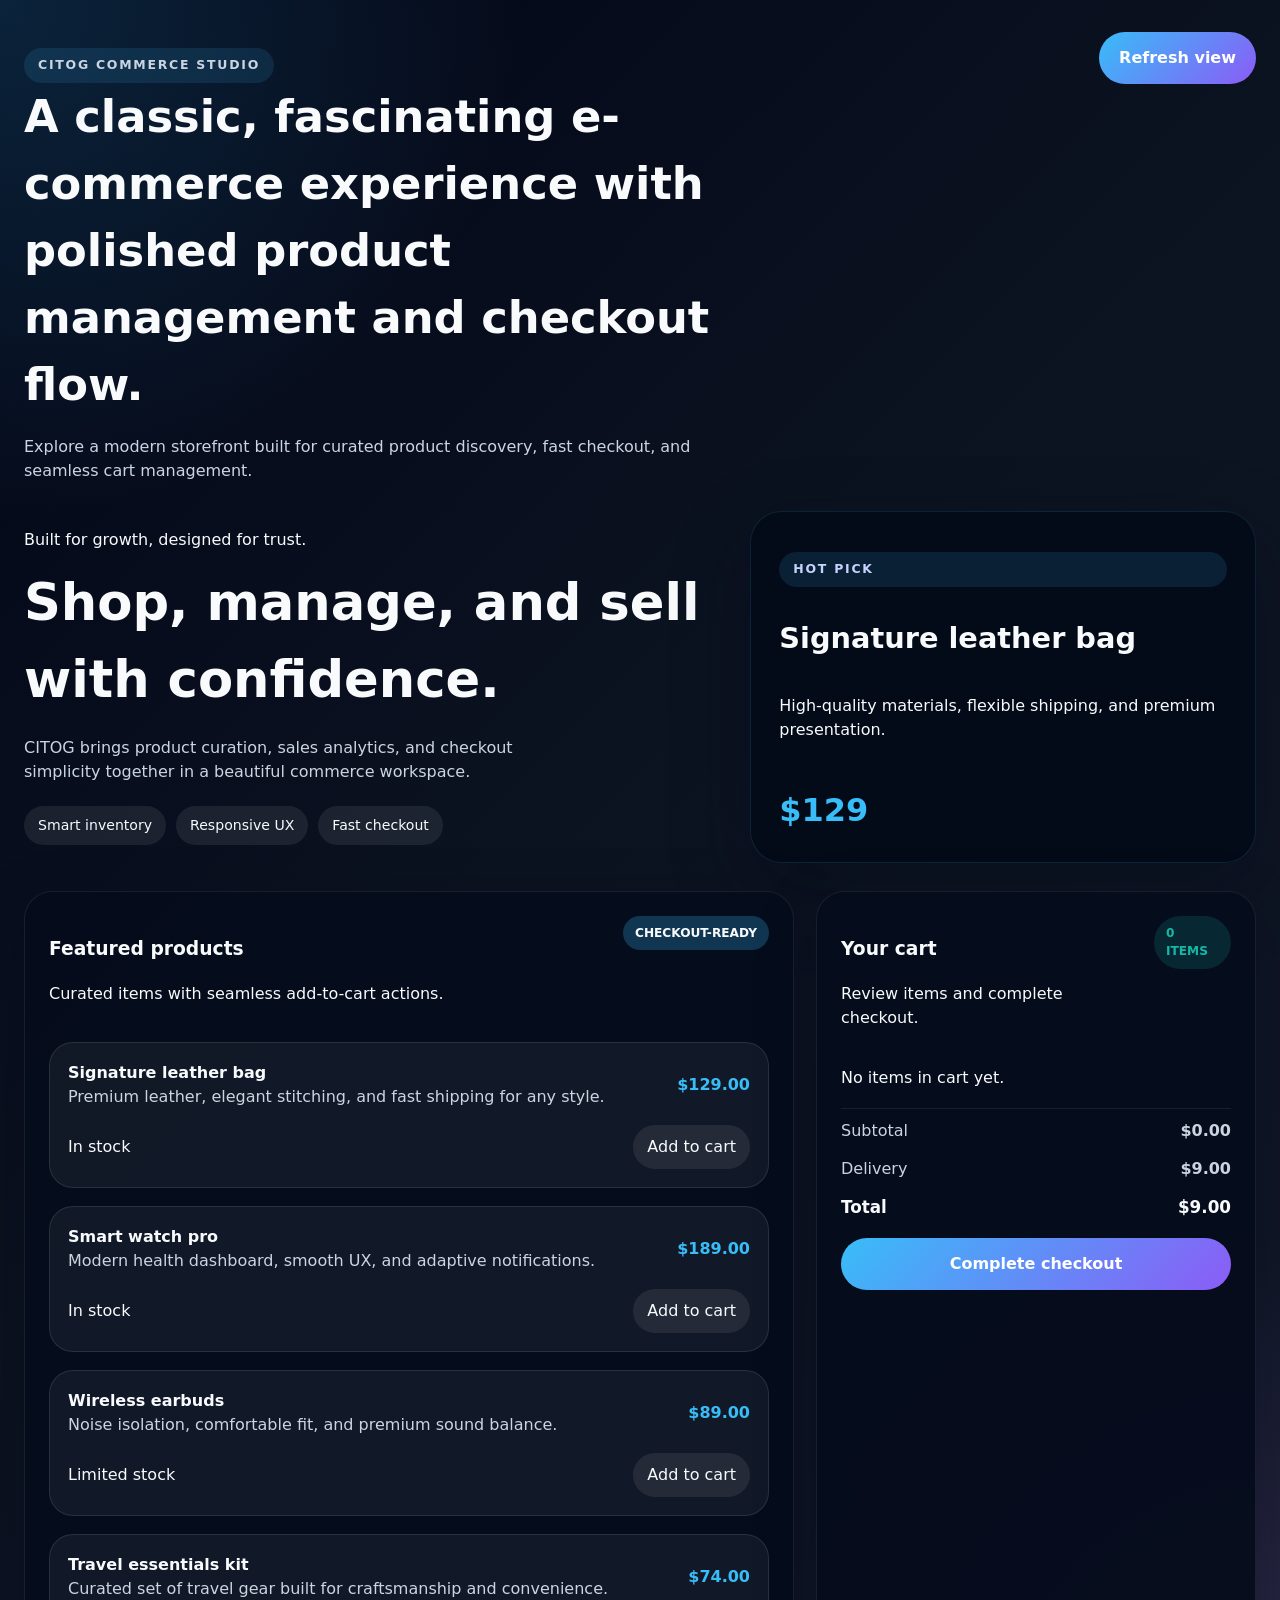
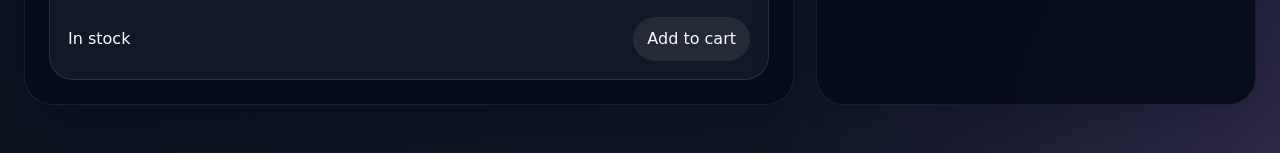
==== index.html @ 08d735a3 "Rename citog-ecommerce.html to index.html" ====
<!doctype html>
<html lang="en">
  <head>
    <meta charset="UTF-8" />
    <meta name="viewport" content="width=device-width, initial-scale=1.0" />
    <title>CITOG E-commerce Platform</title>
    <link rel="stylesheet" href="citog-ecommerce.css" />
  </head>
  <body>
    <div class="shop-shell">
      <header class="shop-header">
        <div>
          <p class="eyebrow">CITOG Commerce Studio</p>
          <h1>
            A classic, fascinating e-commerce experience with polished product
            management and checkout flow.
          </h1>
          <p>
            Explore a modern storefront built for curated product discovery,
            fast checkout, and seamless cart management.
          </p>
        </div>
        <div class="shop-controls">
          <button id="refresh-shop" class="primary-btn">Refresh view</button>
        </div>
      </header>

      <section class="shop-hero">
        <div class="hero-copy">
          <span class="hero-tag">Built for growth, designed for trust.</span>
          <h2>Shop, manage, and sell with confidence.</h2>
          <p>
            CITOG brings product curation, sales analytics, and checkout
            simplicity together in a beautiful commerce workspace.
          </p>
          <div class="hero-badges">
            <span>Smart inventory</span>
            <span>Responsive UX</span>
            <span>Fast checkout</span>
          </div>
        </div>
        <div class="hero-panel">
          <div class="hero-card">
            <p class="eyebrow">Hot pick</p>
            <h3>Signature leather bag</h3>
            <p>
              High-quality materials, flexible shipping, and premium
              presentation.
            </p>
            <strong>$129</strong>
          </div>
        </div>
      </section>

      <main class="shop-grid">
        <section class="products-panel panel">
          <div class="panel-header">
            <div>
              <h3>Featured products</h3>
              <p>Curated items with seamless add-to-cart actions.</p>
            </div>
            <span class="status-pill status-pill--strong">Checkout-ready</span>
          </div>
          <div id="products-list" class="products-list"></div>
        </section>

        <aside class="cart-panel panel">
          <div class="panel-header">
            <div>
              <h3>Your cart</h3>
              <p>Review items and complete checkout.</p>
            </div>
            <span id="cart-count" class="status-pill status-pill--online"
              >0 items</span
            >
          </div>

          <div id="cart-items" class="cart-items"></div>
          <div class="checkout-summary">
            <div class="summary-row">
              <span>Subtotal</span>
              <strong id="cart-subtotal">$0.00</strong>
            </div>
            <div class="summary-row">
              <span>Delivery</span>
              <strong>$9.00</strong>
            </div>
            <div class="summary-row total-row">
              <span>Total</span>
              <strong id="cart-total">$9.00</strong>
            </div>
            <button id="checkout-btn" class="primary-btn checkout-btn">
              Complete checkout
            </button>
          </div>
        </aside>
      </main>
    </div>

    <script src="citog-ecommerce.js"></script>
  </body>
</html>
---- citog-ecommerce.css ----
:root {
    font-family: Inter, 'Segoe UI', system-ui, sans-serif;
    color: #f8fafc;
    background: #020617;
    line-height: 1.5;
}

* {
    box-sizing: border-box;
}

html,
body {
    margin: 0;
    min-height: 100%;
    background: radial-gradient(circle at top left, rgba(56, 189, 248, 0.16), transparent 24%),
        radial-gradient(circle at bottom right, rgba(192, 132, 252, 0.16), transparent 24%),
        linear-gradient(135deg, #020617 0%, #0b1220 45%, #111827 100%);
}

body {
    color: #f8fafc;
}

button,
a {
    font: inherit;
}

button {
    border: none;
    cursor: pointer;
}

.shop-shell {
    width: min(1340px, 100%);
    margin: 0 auto;
    padding: 32px 24px 48px;
}

.shop-header {
    display: flex;
    justify-content: space-between;
    gap: 22px;
    align-items: flex-start;
    margin-bottom: 28px;
}

.eyebrow {
    display: inline-block;
    margin-bottom: 12px;
    padding: 8px 14px;
    border-radius: 999px;
    color: #c7d2fe;
    background: rgba(56, 189, 248, 0.12);
    text-transform: uppercase;
    letter-spacing: 0.14em;
    font-size: 0.78rem;
    font-weight: 700;
}

.shop-header h1 {
    margin: 0;
    font-size: clamp(2rem, 3.5vw, 3rem);
    max-width: 720px;
}

.shop-header p {
    margin: 16px 0 0;
    color: #cbd5e1;
    max-width: 680px;
}

.shop-controls {
    display: flex;
    flex-wrap: wrap;
    gap: 12px;
}

.primary-btn,
.secondary-btn {
    padding: 14px 20px;
    border-radius: 999px;
    font-weight: 700;
    transition: transform 180ms ease, background-color 180ms ease;
}

.primary-btn {
    color: #fff;
    background: linear-gradient(135deg, #38bdf8, #8b5cf6);
}

.secondary-btn {
    color: #f8fafc;
    background: rgba(255, 255, 255, 0.08);
    border: 1px solid rgba(255, 255, 255, 0.14);
}

.primary-btn:hover,
.secondary-btn:hover {
    transform: translateY(-2px);
}

.shop-hero {
    display: grid;
    grid-template-columns: 1.25fr 0.9fr;
    gap: 24px;
    align-items: center;
    margin-bottom: 28px;
}

.hero-copy h2 {
    margin: 12px 0 0;
    font-size: clamp(2.4rem, 4vw, 3.4rem);
}

.hero-copy p {
    margin: 18px 0 0;
    max-width: 560px;
    color: #cbd5e1;
}

.hero-badges {
    display: flex;
    flex-wrap: wrap;
    gap: 10px;
    margin-top: 22px;
}

.hero-badges span {
    padding: 9px 14px;
    border-radius: 999px;
    background: rgba(255, 255, 255, 0.08);
    color: #f8fafc;
    font-size: 0.88rem;
}

.hero-panel {
    padding: 28px;
    border-radius: 32px;
    background: rgba(4, 10, 24, 0.94);
    border: 1px solid rgba(56, 189, 248, 0.14);
    box-shadow: 0 28px 80px rgba(2, 6, 23, 0.26);
}

.hero-card {
    display: grid;
    gap: 18px;
}

.hero-card h3 {
    margin: 0;
    font-size: 1.8rem;
}

.hero-card strong {
    display: inline-block;
    font-size: 2rem;
    margin-top: 10px;
    color: #38bdf8;
}

.shop-grid {
    display: grid;
    grid-template-columns: 1.4fr 0.8fr;
    gap: 22px;
}

.panel {
    padding: 24px;
    border-radius: 28px;
    background: rgba(6, 12, 28, 0.94);
    border: 1px solid rgba(255, 255, 255, 0.08);
    box-shadow: 0 20px 64px rgba(2, 6, 23, 0.24);
}

.panel-header {
    display: flex;
    justify-content: space-between;
    gap: 18px;
    align-items: flex-start;
    margin-bottom: 20px;
}

.products-list,
.cart-items {
    display: grid;
    gap: 18px;
}

.product-card {
    display: grid;
    gap: 16px;
    padding: 18px;
    border-radius: 24px;
    background: rgba(255, 255, 255, 0.05);
    border: 1px solid rgba(255, 255, 255, 0.1);
}

.product-card h4 {
    margin: 0;
    color: #f8fafc;
}

.product-card p {
    margin: 0;
    color: #cbd5e1;
}

.product-line {
    display: flex;
    justify-content: space-between;
    gap: 12px;
    align-items: center;
}

.product-price {
    color: #38bdf8;
    font-weight: 700;
}

.product-actions {
    display: flex;
    gap: 10px;
    flex-wrap: wrap;
}

.product-actions button {
    padding: 10px 14px;
    border-radius: 999px;
    background: rgba(255, 255, 255, 0.08);
    color: #f8fafc;
}

.status-pill {
    padding: 8px 12px;
    border-radius: 999px;
    font-size: 0.76rem;
    font-weight: 700;
    text-transform: uppercase;
}

.status-pill--strong {
    color: #f8fafc;
    background: rgba(56, 189, 248, 0.24);
}

.status-pill--online {
    color: #14b8a6;
    background: rgba(20, 184, 166, 0.16);
}

.status-pill--warning {
    color: #f59e0b;
    background: rgba(253, 224, 71, 0.14);
}

.cart-items {
    margin-bottom: 18px;
}

.cart-item {
    display: grid;
    gap: 12px;
    padding: 16px;
    border-radius: 22px;
    background: rgba(255, 255, 255, 0.05);
    border: 1px solid rgba(255, 255, 255, 0.1);
}

.cart-item strong {
    color: #f8fafc;
}

.checkout-summary {
    display: grid;
    gap: 14px;
    padding-top: 10px;
    border-top: 1px solid rgba(255, 255, 255, 0.08);
}

.summary-row {
    display: flex;
    justify-content: space-between;
    gap: 12px;
    color: #cbd5e1;
}

.total-row {
    font-size: 1.05rem;
    color: #f8fafc;
    font-weight: 700;
}

.checkout-btn {
    width: 100%;
    margin-top: 4px;
}

@media (max-width: 1080px) {
    .shop-grid {
        grid-template-columns: 1fr;
    }
}

@media (max-width: 720px) {

    .shop-header,
    .shop-hero {
        grid-template-columns: 1fr;
    }

    .shop-header {
        flex-direction: column;
    }

    .shop-shell {
        padding: 24px 18px 42px;
    }
}
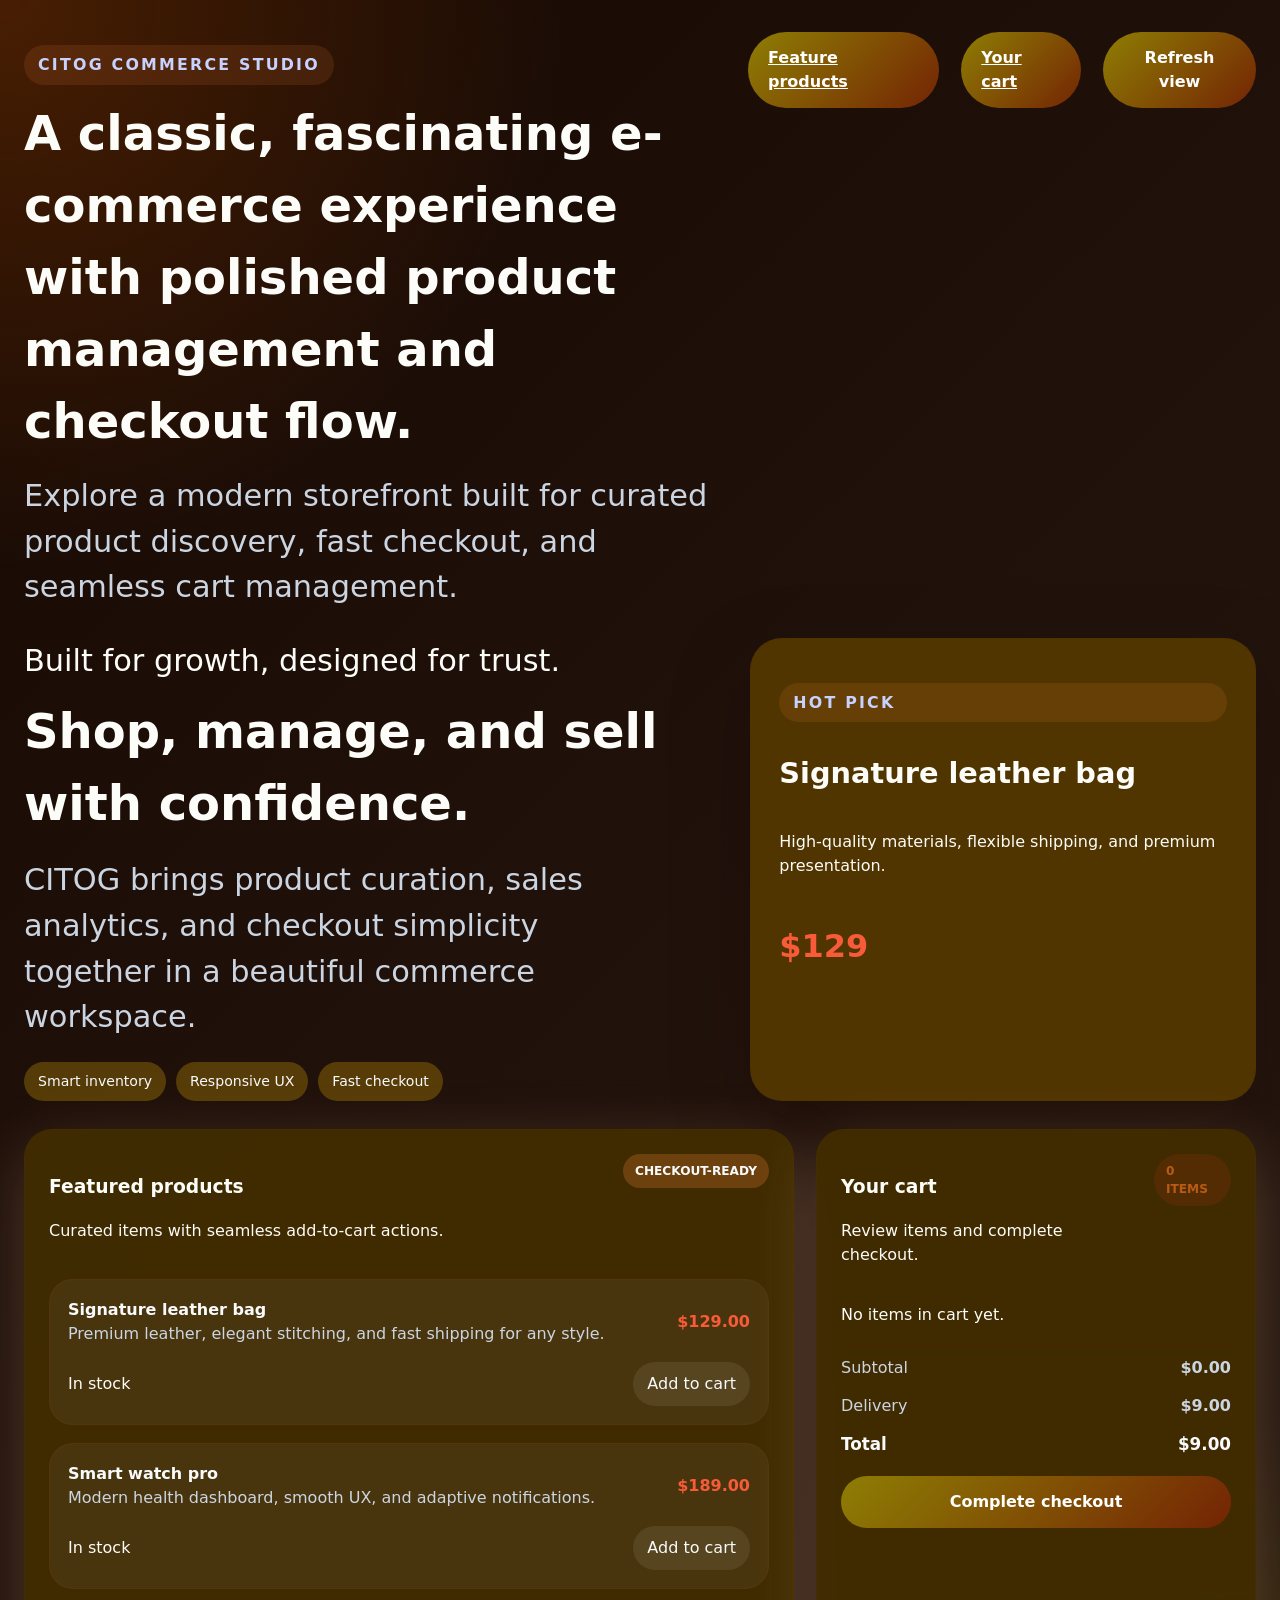
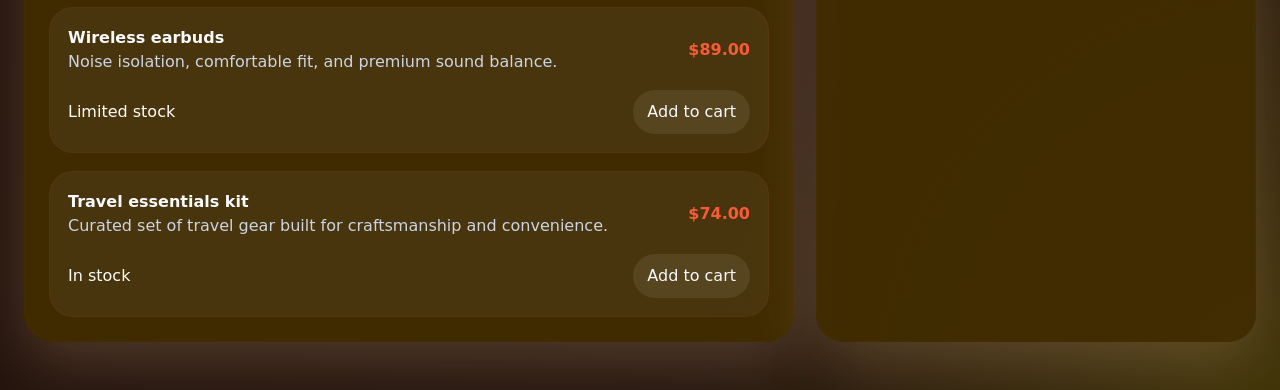
==== commit 08b31361: "my message" ====
--- a/index.html
+++ b/index.html
@@ -4,22 +4,24 @@
     <meta charset="UTF-8" />
     <meta name="viewport" content="width=device-width, initial-scale=1.0" />
     <title>CITOG E-commerce Platform</title>
-    <link rel="stylesheet" href="citog-ecommerce.css" />
+    <link rel="stylesheet" href="style.css" />
   </head>
   <body>
     <div class="shop-shell">
       <header class="shop-header">
         <div>
-          <p class="eyebrow">CITOG Commerce Studio</p>
-          <h1>
+          <h2 class="eyebrow">CITOG Commerce Studio</h2>
+          <h3>
             A classic, fascinating e-commerce experience with polished product
             management and checkout flow.
-          </h1>
+          </h3>
           <p>
             Explore a modern storefront built for curated product discovery,
             fast checkout, and seamless cart management.
           </p>
         </div>
+        <a href="#featured-product" class="primary-btn">Feature products</a>
+        <a href="#your-cart" class="primary-btn">Your cart</a>
         <div class="shop-controls">
           <button id="refresh-shop" class="primary-btn">Refresh view</button>
         </div>
@@ -28,7 +30,7 @@
       <section class="shop-hero">
         <div class="hero-copy">
           <span class="hero-tag">Built for growth, designed for trust.</span>
-          <h2>Shop, manage, and sell with confidence.</h2>
+          <h3>Shop, manage, and sell with confidence.</h3>
           <p>
             CITOG brings product curation, sales analytics, and checkout
             simplicity together in a beautiful commerce workspace.
@@ -55,7 +57,7 @@
       <main class="shop-grid">
         <section class="products-panel panel">
           <div class="panel-header">
-            <div>
+            <div id="featured-product">
               <h3>Featured products</h3>
               <p>Curated items with seamless add-to-cart actions.</p>
             </div>
@@ -66,7 +68,7 @@
 
         <aside class="cart-panel panel">
           <div class="panel-header">
-            <div>
+            <div id="your-cart">
               <h3>Your cart</h3>
               <p>Review items and complete checkout.</p>
             </div>
@@ -97,6 +99,6 @@
       </main>
     </div>
 
-    <script src="citog-ecommerce.js"></script>
+    <script src="index.js"></script>
   </body>
 </html>
--- a/style.css
+++ b/style.css
@@ -0,0 +1,335 @@
+:root {
+    font-family: Inter, 'Segoe UI', system-ui, sans-serif;
+    color: #f8fafc;
+    background: #040201;
+    line-height: 1.5;
+}
+
+span.hero-tag {
+    font-size: clamp(1.9rem,
+            2.0vw,
+            1.9rem);
+}
+
+* {
+    box-sizing: border-box;
+}
+
+html,
+body {
+    margin: 0;
+    min-height: 100%;
+    background: radial-gradient(circle at top left, rgba(88, 37, 3, 0.76), transparent 24%),
+        radial-gradient(circle at bottom right, rgba(77, 67, 4, 0.645), transparent 24%),
+        linear-gradient(135deg, #170902 0%, #20110b 45%, #271911 100%);
+}
+
+body {
+    color: #fcfcf8;
+
+}
+
+button,
+a {
+    font: inherit;
+}
+
+button {
+    border: none;
+    cursor: pointer;
+}
+
+.shop-shell {
+    width: min(1340px, 100%);
+    margin: 0 auto;
+    padding: 32px 24px 48px;
+}
+
+.shop-header {
+    display: flex;
+    justify-content: space-between;
+    gap: 22px;
+    align-items: flex-start;
+    margin-bottom: 28px;
+}
+
+
+.eyebrow {
+    display: inline-block;
+    margin-bottom: 12px;
+    padding: 8px 14px;
+    border-radius: 999px;
+    color: #c7d2fe;
+    background: rgba(248, 133, 56, 0.12);
+    text-transform: uppercase;
+    letter-spacing: 0.14em;
+    font-size: 0.99rem;
+    font-weight: 700;
+}
+
+.shop-header h3 {
+    margin: 0;
+    font-size: clamp(3rem, 3.5vw, 3rem);
+    max-width: 720px;
+
+}
+
+.shop-header p {
+    margin: 16px 0 0;
+    color: #cbd5e1;
+    max-width: 700px;
+    font-size: clamp(1.9rem, 2.0vw, 1.9rem);
+}
+
+.shop-controls {
+    display: flex;
+    flex-wrap: wrap;
+    gap: 12px;
+}
+
+.primary-btn,
+.secondary-btn {
+    padding: 14px 20px;
+    border-radius: 999px;
+    font-weight: 700;
+    transition: transform 180ms ease, background-color 180ms ease;
+}
+
+.primary-btn {
+    color: #fff;
+    background: linear-gradient(135deg, #8e7e04, #742404);
+}
+
+.secondary-btn {
+    color: #f8fafc;
+    background: rgba(159, 59, 1, 0.08);
+    border: 1px solid rgba(192, 92, 5, 0.762);
+}
+
+.primary-btn:hover,
+.secondary-btn:hover {
+    transform: translateY(-2px);
+}
+
+.shop-hero {
+    display: grid;
+    grid-template-columns: 1.25fr 0.9fr;
+    gap: 24px;
+    align-items: auto;
+    margin-bottom: 28px;
+}
+
+.hero-copy h3 {
+    margin: 12px 0 0;
+    font-size: clamp(3rem,
+            3.5vw,
+            3rem);
+}
+
+.hero-copy p {
+    margin: 18px 0 0;
+    max-width: 560px;
+    color: #cbd5e1;
+    font-size: clamp(1.9rem,
+            2.0vw,
+            1.9rem);
+}
+
+.hero-badges {
+    display: flex;
+    flex-wrap: wrap;
+    gap: 10px;
+    margin-top: 22px;
+}
+
+.hero-badges span {
+    padding: 9px 14px;
+    border-radius: 999px;
+    background: rgba(199, 151, 6, 0.325);
+    color: #f8fafc;
+    font-size: 0.88rem;
+}
+
+.hero-panel {
+    padding: 28px;
+    border-radius: 32px;
+    background: rgba(84, 56, 1, 0.94);
+    border: 1px solid rgba(65, 44, 3, 0.14);
+    box-shadow: 0 28px 80px rgba(23, 8, 2, 0.26);
+}
+
+.hero-card {
+    display: grid;
+    gap: 18px;
+}
+
+.hero-card h3 {
+    margin: 0;
+    font-size: 1.8rem;
+}
+
+.hero-card strong {
+    display: inline-block;
+    font-size: 2rem;
+    margin-top: 10px;
+    color: #f85b38;
+}
+
+.shop-grid {
+    display: grid;
+    grid-template-columns: 1.4fr 0.8fr;
+    gap: 22px;
+}
+
+.panel {
+    padding: 24px;
+    border-radius: 28px;
+    background: rgba(66, 45, 2, 0.94);
+    border: 1px solid rgba(109, 61, 2, 0.08);
+    box-shadow: 0 20px 64px rgba(239, 182, 142, 0.24);
+}
+
+.panel-header {
+    display: flex;
+    justify-content: space-between;
+    gap: 18px;
+    align-items: flex-start;
+    margin-bottom: 20px;
+}
+
+.products-list,
+.cart-items {
+    display: grid;
+    gap: 18px;
+}
+
+.product-card {
+    display: grid;
+    gap: 16px;
+    padding: 18px;
+    border-radius: 24px;
+    background: rgba(255, 255, 255, 0.05);
+    border: 1px solid rgba(189, 59, 3, 0.1);
+}
+
+.product-card h4 {
+    margin: 0;
+    color: #f8fafc;
+}
+
+.product-card p {
+    margin: 0;
+    color: #cbd5e1;
+}
+
+.product-line {
+    display: flex;
+    justify-content: space-between;
+    gap: 12px;
+    align-items: center;
+}
+
+.product-price {
+    color: #f85b38;
+    font-weight: 700;
+}
+
+.product-actions {
+    display: flex;
+    gap: 10px;
+    flex-wrap: wrap;
+}
+
+.product-actions button {
+    padding: 10px 14px;
+    border-radius: 999px;
+    background: rgba(255, 255, 255, 0.08);
+    color: #f8fafc;
+}
+
+.status-pill {
+    padding: 8px 12px;
+    border-radius: 999px;
+    font-size: 0.76rem;
+    font-weight: 700;
+    text-transform: uppercase;
+}
+
+.status-pill--strong {
+    color: #f8fafc;
+    background: rgba(248, 133, 56, 0.24);
+}
+
+.status-pill--online {
+    color: #b85b14;
+    background: rgba(184, 53, 20, 0.16);
+}
+
+.status-pill--warning {
+    color: #f5420b;
+    background: rgba(253, 147, 71, 0.14);
+}
+
+.cart-items {
+    margin-bottom: 18px;
+}
+
+.cart-item {
+    display: grid;
+    gap: 12px;
+    padding: 16px;
+    border-radius: 22px;
+    background: rgba(224, 4, 4, 0.05);
+    border: 1px solid rgba(251, 12, 12, 0.1);
+}
+
+.cart-item strong {
+    color: #60410c;
+}
+
+.checkout-summary {
+    display: grid;
+    gap: 14px;
+    padding-top: 10px;
+    border-top: 1px solid rgba(119, 5, 5, 0.196);
+}
+
+.summary-row {
+    display: flex;
+    justify-content: space-between;
+    gap: 12px;
+    color: #cbd5e1;
+}
+
+.total-row {
+    font-size: 1.05rem;
+    color: #f8fafc;
+    font-weight: 700;
+}
+
+.checkout-btn {
+    width: 100%;
+    margin-top: 4px;
+}
+
+@media (max-width: 1080px) {
+    .shop-grid {
+        grid-template-columns: 1fr;
+    }
+}
+
+@media (max-width: 720px) {
+
+    .shop-header,
+    .shop-hero {
+        grid-template-columns: 1fr;
+    }
+
+    .shop-header {
+        flex-direction: column;
+    }
+
+    .shop-shell {
+        padding: 24px 18px 42px;
+    }
+}
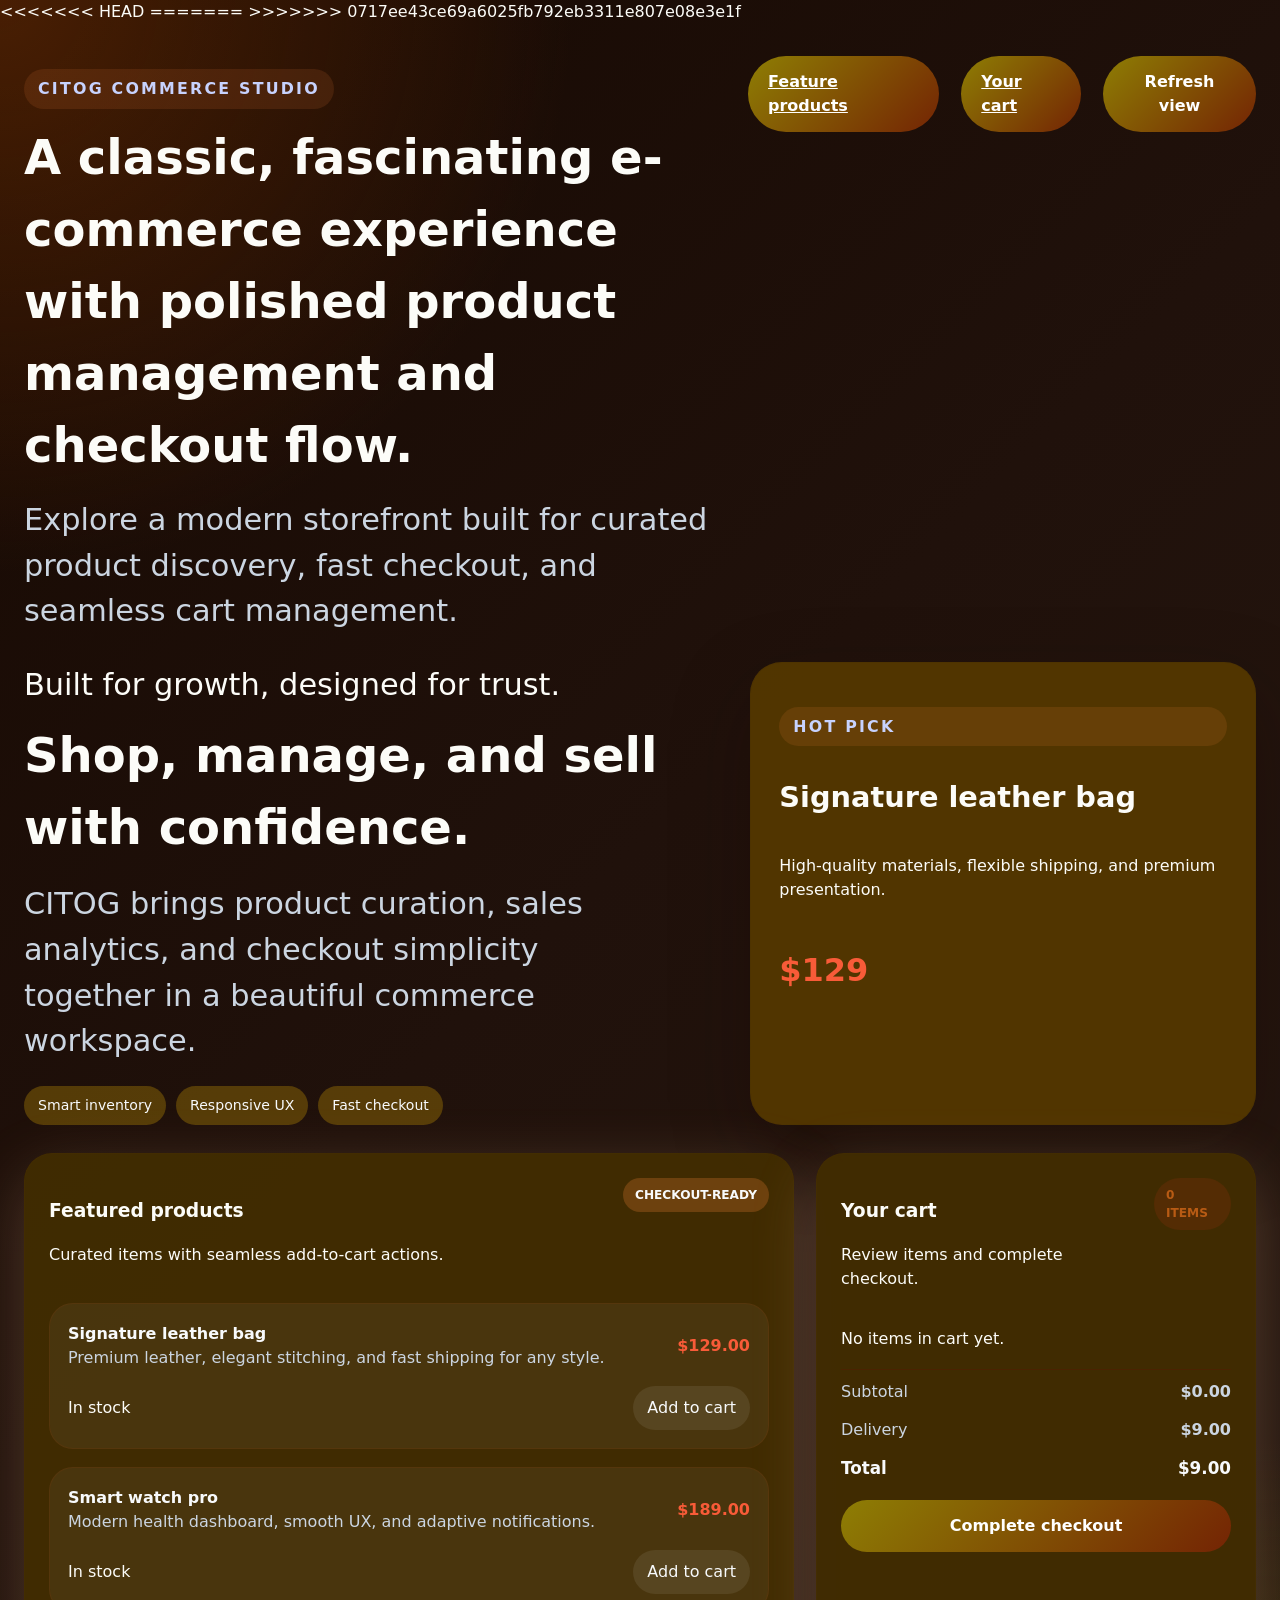
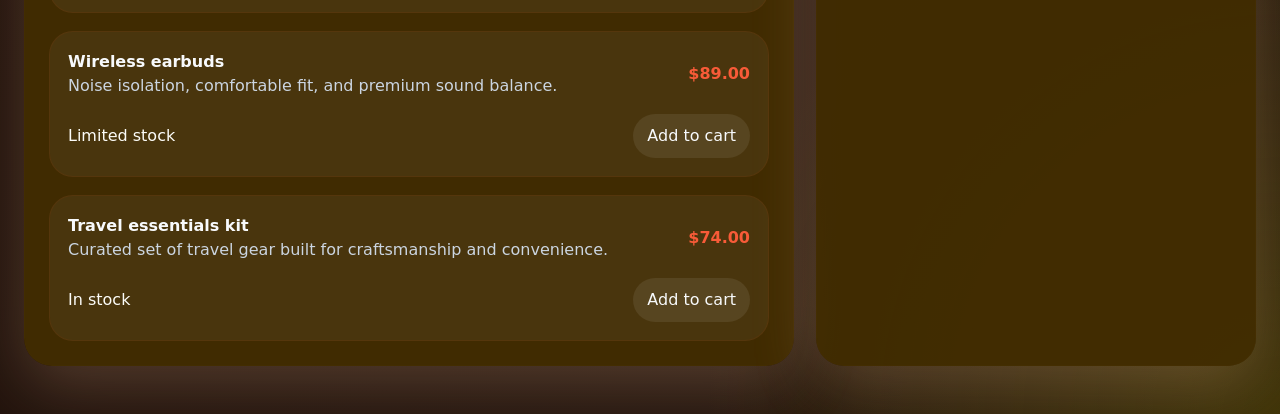
==== commit 4f7b9ff1: "new" ====
--- a/index.html
+++ b/index.html
@@ -4,7 +4,11 @@
     <meta charset="UTF-8" />
     <meta name="viewport" content="width=device-width, initial-scale=1.0" />
     <title>CITOG E-commerce Platform</title>
+<<<<<<< HEAD
     <link rel="stylesheet" href="style.css" />
+=======
+    <link rel="stylesheet" href="styles.css" />
+>>>>>>> 0717ee43ce69a6025fb792eb3311e807e08e3e1f
   </head>
   <body>
     <div class="shop-shell">
--- a/styles.css
+++ b/styles.css
@@ -0,0 +1,335 @@
+:root {
+    font-family: Inter, 'Segoe UI', system-ui, sans-serif;
+    color: #f8fafc;
+    background: #040201;
+    line-height: 1.5;
+}
+
+span.hero-tag {
+    font-size: clamp(1.9rem,
+            2.0vw,
+            1.9rem);
+}
+
+* {
+    box-sizing: border-box;
+}
+
+html,
+body {
+    margin: 0;
+    min-height: 100%;
+    background: radial-gradient(circle at top left, rgba(88, 37, 3, 0.76), transparent 24%),
+        radial-gradient(circle at bottom right, rgba(77, 67, 4, 0.645), transparent 24%),
+        linear-gradient(135deg, #170902 0%, #20110b 45%, #271911 100%);
+}
+
+body {
+    color: #fcfcf8;
+
+}
+
+button,
+a {
+    font: inherit;
+}
+
+button {
+    border: none;
+    cursor: pointer;
+}
+
+.shop-shell {
+    width: min(1340px, 100%);
+    margin: 0 auto;
+    padding: 32px 24px 48px;
+}
+
+.shop-header {
+    display: flex;
+    justify-content: space-between;
+    gap: 22px;
+    align-items: flex-start;
+    margin-bottom: 28px;
+}
+
+
+.eyebrow {
+    display: inline-block;
+    margin-bottom: 12px;
+    padding: 8px 14px;
+    border-radius: 999px;
+    color: #c7d2fe;
+    background: rgba(248, 133, 56, 0.12);
+    text-transform: uppercase;
+    letter-spacing: 0.14em;
+    font-size: 0.99rem;
+    font-weight: 700;
+}
+
+.shop-header h3 {
+    margin: 0;
+    font-size: clamp(3rem, 3.5vw, 3rem);
+    max-width: 720px;
+
+}
+
+.shop-header p {
+    margin: 16px 0 0;
+    color: #cbd5e1;
+    max-width: 700px;
+    font-size: clamp(1.9rem, 2.0vw, 1.9rem);
+}
+
+.shop-controls {
+    display: flex;
+    flex-wrap: wrap;
+    gap: 12px;
+}
+
+.primary-btn,
+.secondary-btn {
+    padding: 14px 20px;
+    border-radius: 999px;
+    font-weight: 700;
+    transition: transform 180ms ease, background-color 180ms ease;
+}
+
+.primary-btn {
+    color: #fff;
+    background: linear-gradient(135deg, #8e7e04, #742404);
+}
+
+.secondary-btn {
+    color: #f8fafc;
+    background: rgba(159, 59, 1, 0.08);
+    border: 1px solid rgba(192, 92, 5, 0.762);
+}
+
+.primary-btn:hover,
+.secondary-btn:hover {
+    transform: translateY(-2px);
+}
+
+.shop-hero {
+    display: grid;
+    grid-template-columns: 1.25fr 0.9fr;
+    gap: 24px;
+    align-items: auto;
+    margin-bottom: 28px;
+}
+
+.hero-copy h3 {
+    margin: 12px 0 0;
+    font-size: clamp(3rem,
+            3.5vw,
+            3rem);
+}
+
+.hero-copy p {
+    margin: 18px 0 0;
+    max-width: 560px;
+    color: #cbd5e1;
+    font-size: clamp(1.9rem,
+            2.0vw,
+            1.9rem);
+}
+
+.hero-badges {
+    display: flex;
+    flex-wrap: wrap;
+    gap: 10px;
+    margin-top: 22px;
+}
+
+.hero-badges span {
+    padding: 9px 14px;
+    border-radius: 999px;
+    background: rgba(199, 151, 6, 0.325);
+    color: #f8fafc;
+    font-size: 0.88rem;
+}
+
+.hero-panel {
+    padding: 28px;
+    border-radius: 32px;
+    background: rgba(84, 56, 1, 0.94);
+    border: 1px solid rgba(65, 44, 3, 0.14);
+    box-shadow: 0 28px 80px rgba(23, 8, 2, 0.26);
+}
+
+.hero-card {
+    display: grid;
+    gap: 18px;
+}
+
+.hero-card h3 {
+    margin: 0;
+    font-size: 1.8rem;
+}
+
+.hero-card strong {
+    display: inline-block;
+    font-size: 2rem;
+    margin-top: 10px;
+    color: #f85b38;
+}
+
+.shop-grid {
+    display: grid;
+    grid-template-columns: 1.4fr 0.8fr;
+    gap: 22px;
+}
+
+.panel {
+    padding: 24px;
+    border-radius: 28px;
+    background: rgba(66, 45, 2, 0.94);
+    border: 1px solid rgba(109, 61, 2, 0.08);
+    box-shadow: 0 20px 64px rgba(239, 182, 142, 0.24);
+}
+
+.panel-header {
+    display: flex;
+    justify-content: space-between;
+    gap: 18px;
+    align-items: flex-start;
+    margin-bottom: 20px;
+}
+
+.products-list,
+.cart-items {
+    display: grid;
+    gap: 18px;
+}
+
+.product-card {
+    display: grid;
+    gap: 16px;
+    padding: 18px;
+    border-radius: 24px;
+    background: rgba(255, 255, 255, 0.05);
+    border: 1px solid rgba(189, 59, 3, 0.1);
+}
+
+.product-card h4 {
+    margin: 0;
+    color: #f8fafc;
+}
+
+.product-card p {
+    margin: 0;
+    color: #cbd5e1;
+}
+
+.product-line {
+    display: flex;
+    justify-content: space-between;
+    gap: 12px;
+    align-items: center;
+}
+
+.product-price {
+    color: #f85b38;
+    font-weight: 700;
+}
+
+.product-actions {
+    display: flex;
+    gap: 10px;
+    flex-wrap: wrap;
+}
+
+.product-actions button {
+    padding: 10px 14px;
+    border-radius: 999px;
+    background: rgba(255, 255, 255, 0.08);
+    color: #f8fafc;
+}
+
+.status-pill {
+    padding: 8px 12px;
+    border-radius: 999px;
+    font-size: 0.76rem;
+    font-weight: 700;
+    text-transform: uppercase;
+}
+
+.status-pill--strong {
+    color: #f8fafc;
+    background: rgba(248, 133, 56, 0.24);
+}
+
+.status-pill--online {
+    color: #b85b14;
+    background: rgba(184, 53, 20, 0.16);
+}
+
+.status-pill--warning {
+    color: #f5420b;
+    background: rgba(253, 147, 71, 0.14);
+}
+
+.cart-items {
+    margin-bottom: 18px;
+}
+
+.cart-item {
+    display: grid;
+    gap: 12px;
+    padding: 16px;
+    border-radius: 22px;
+    background: rgba(224, 4, 4, 0.05);
+    border: 1px solid rgba(251, 12, 12, 0.1);
+}
+
+.cart-item strong {
+    color: #60410c;
+}
+
+.checkout-summary {
+    display: grid;
+    gap: 14px;
+    padding-top: 10px;
+    border-top: 1px solid rgba(119, 5, 5, 0.196);
+}
+
+.summary-row {
+    display: flex;
+    justify-content: space-between;
+    gap: 12px;
+    color: #cbd5e1;
+}
+
+.total-row {
+    font-size: 1.05rem;
+    color: #f8fafc;
+    font-weight: 700;
+}
+
+.checkout-btn {
+    width: 100%;
+    margin-top: 4px;
+}
+
+@media (max-width: 1080px) {
+    .shop-grid {
+        grid-template-columns: 1fr;
+    }
+}
+
+@media (max-width: 720px) {
+
+    .shop-header,
+    .shop-hero {
+        grid-template-columns: 1fr;
+    }
+
+    .shop-header {
+        flex-direction: column;
+    }
+
+    .shop-shell {
+        padding: 24px 18px 42px;
+    }
+}
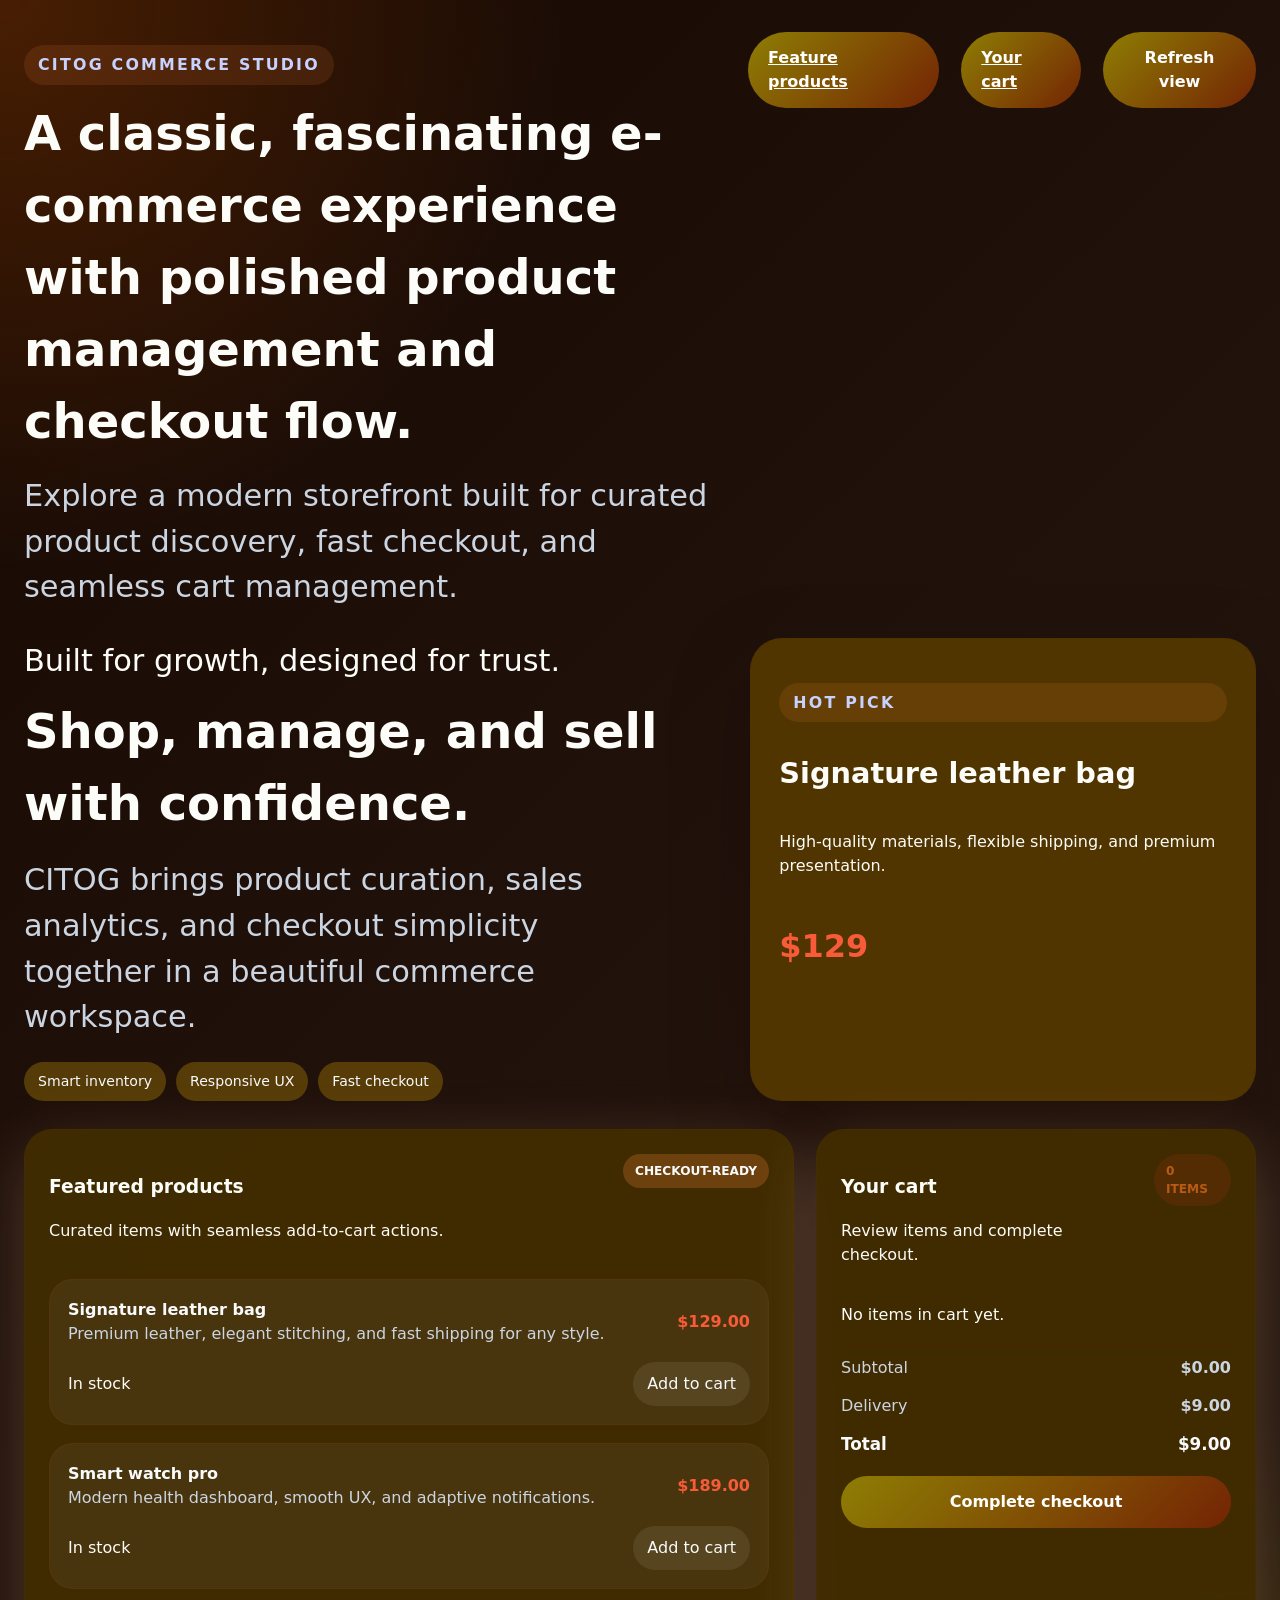
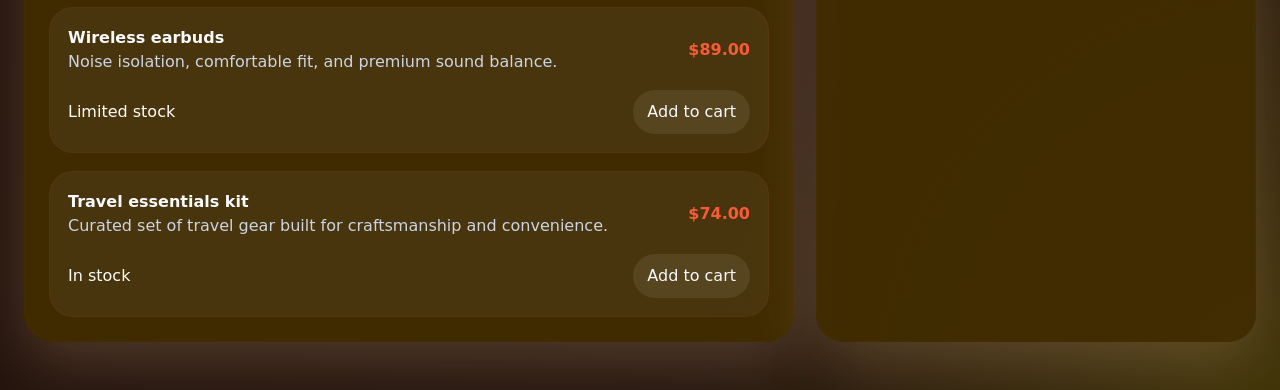
==== commit 4d7916ba: "Resolve merge conflict in index.html Fix merge conflict in index.html regarding stylesheet link." ====
--- a/index.html
+++ b/index.html
@@ -4,11 +4,7 @@
     <meta charset="UTF-8" />
     <meta name="viewport" content="width=device-width, initial-scale=1.0" />
     <title>CITOG E-commerce Platform</title>
-<<<<<<< HEAD
     <link rel="stylesheet" href="style.css" />
-=======
-    <link rel="stylesheet" href="styles.css" />
->>>>>>> 0717ee43ce69a6025fb792eb3311e807e08e3e1f
   </head>
   <body>
     <div class="shop-shell">
